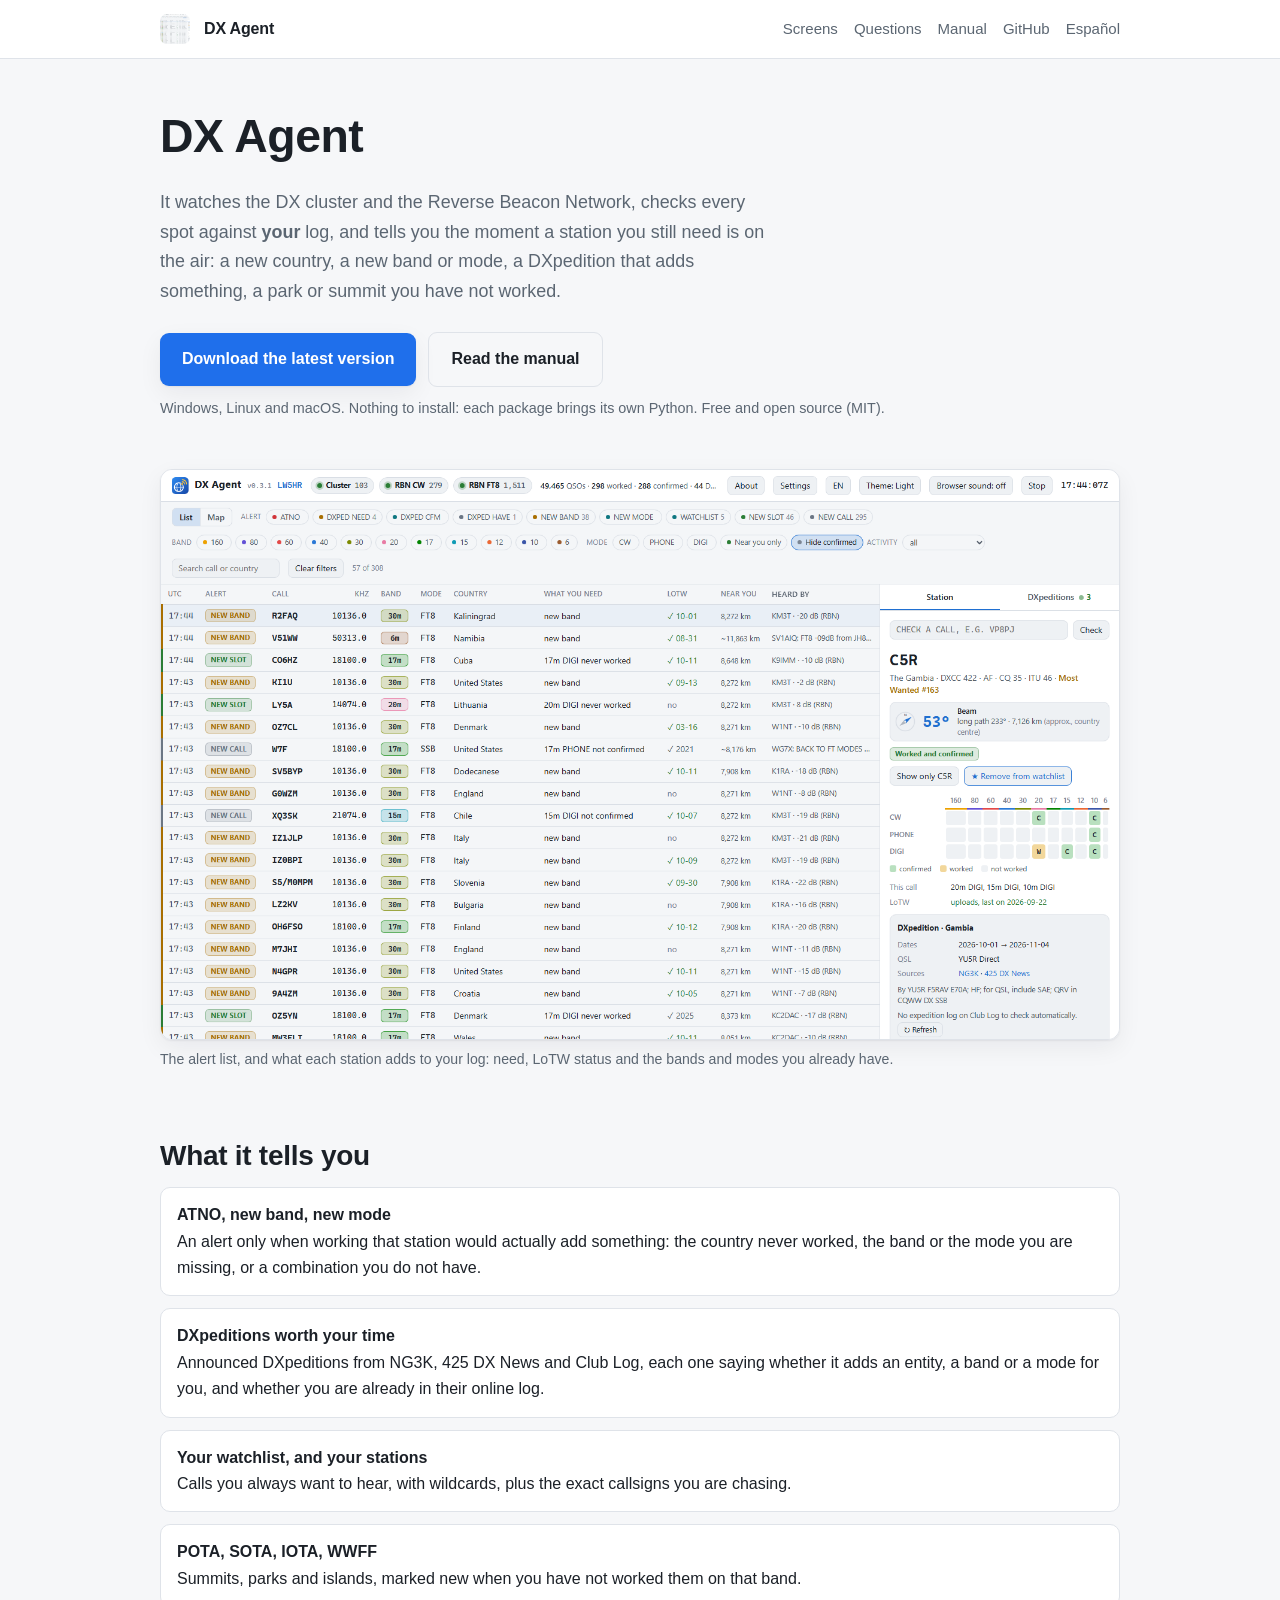
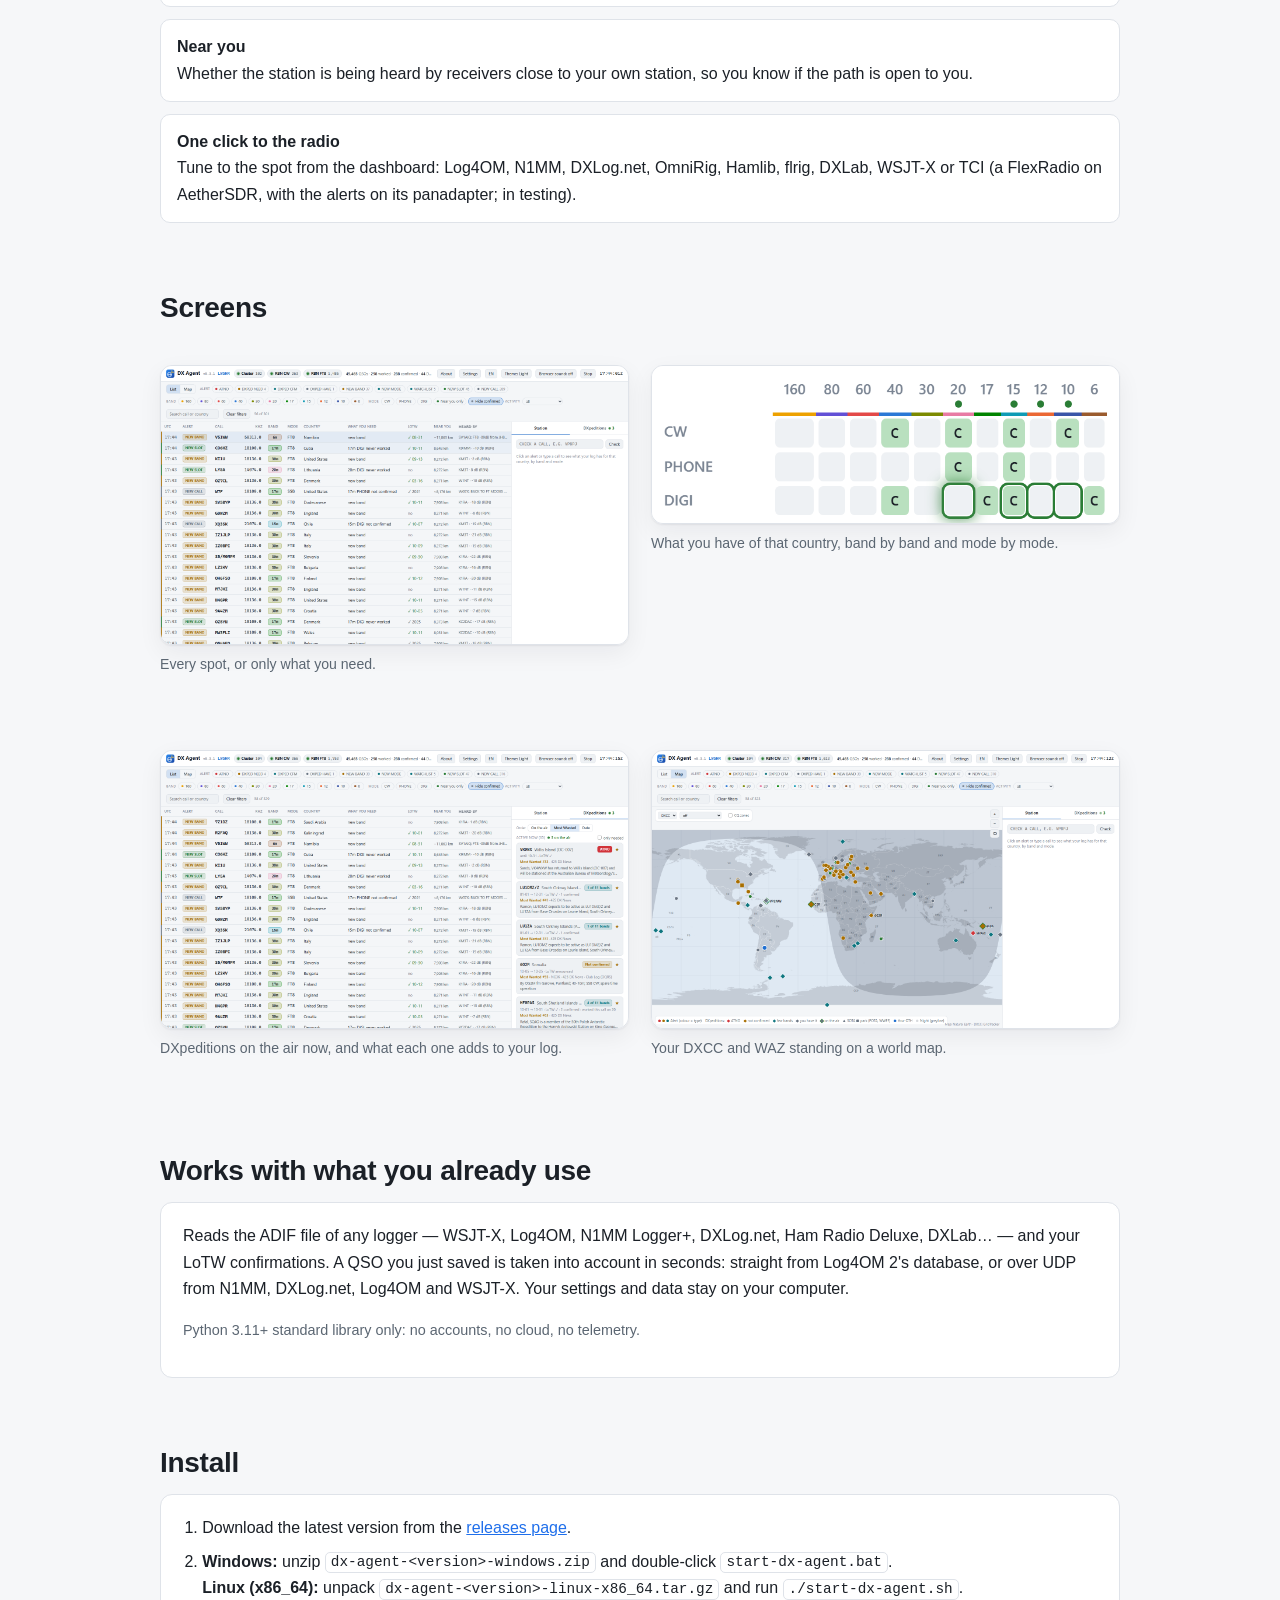
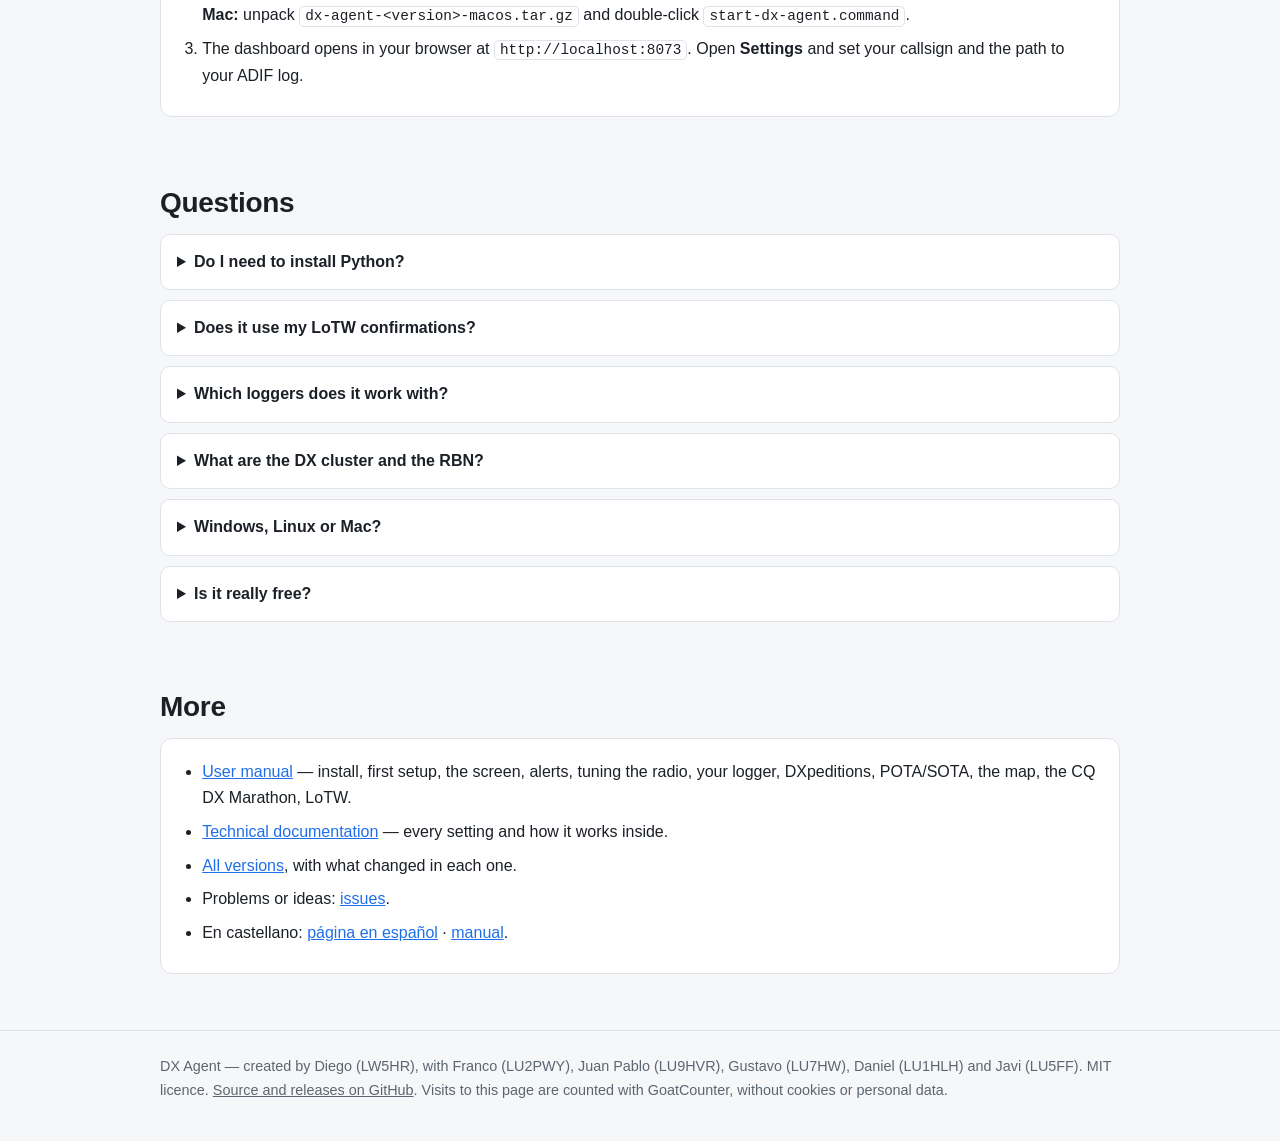
==== index.html @ 0524f542 "Page and manual: 0.4.9" ====
<!DOCTYPE html>
<html lang="en">
<head>
<meta charset="utf-8">
<meta name="viewport" content="width=device-width, initial-scale=1">
<title>DX Agent — DX cluster and RBN alerts for what you still need</title>
<meta name="description" content="Free, open-source DX cluster and RBN spot watcher for Windows, Linux and Mac. Alerts when a DXCC entity, band, mode or DXpedition you need is on the air.">
<link rel="canonical" href="https://ddimunzio.github.io/dx-agent-download/">
<link rel="alternate" hreflang="en" href="https://ddimunzio.github.io/dx-agent-download/">
<link rel="alternate" hreflang="es" href="https://ddimunzio.github.io/dx-agent-download/es/">
<link rel="alternate" hreflang="x-default" href="https://ddimunzio.github.io/dx-agent-download/">
<link rel="icon" href="images/list.en.png" type="image/png">
<link rel="stylesheet" href="style.css">
<meta property="og:type" content="website">
<meta property="og:title" content="DX Agent — DX cluster &amp; RBN alerts for what you still need">
<meta property="og:description" content="Free, open-source DX spot watcher for Windows, Linux and Mac: alerts for the DXCC entities, bands, modes and DXpeditions missing from your log.">
<meta property="og:url" content="https://ddimunzio.github.io/dx-agent-download/">
<meta property="og:image" content="https://ddimunzio.github.io/dx-agent-download/images/station.en.png">
<meta property="og:locale" content="en_US">
<meta property="og:locale:alternate" content="es_ES">
<meta name="twitter:card" content="summary_large_image">
<meta name="twitter:title" content="DX Agent — DX cluster &amp; RBN alerts for what you still need">
<meta name="twitter:description" content="Free, open-source DX spot watcher for Windows, Linux and Mac.">
<meta name="twitter:image" content="https://ddimunzio.github.io/dx-agent-download/images/station.en.png">
<script type="application/ld+json">
{
  "@context": "https://schema.org",
  "@type": "SoftwareApplication",
  "name": "DX Agent",
  "applicationCategory": "UtilitiesApplication",
  "applicationSubCategory": "Amateur radio",
  "operatingSystem": "Windows, Linux, macOS",
  "description": "Watches the DX cluster and the Reverse Beacon Network, compares every spot against your ADIF log, and alerts you when a station you still need is on the air.",
  "url": "https://ddimunzio.github.io/dx-agent-download/",
  "downloadUrl": "https://github.com/ddimunzio/dx-agent-download/releases/latest",
  "softwareVersion": "0.4.9",
  "inLanguage": ["en", "es"],
  "license": "https://opensource.org/licenses/MIT",
  "isAccessibleForFree": true,
  "screenshot": "https://ddimunzio.github.io/dx-agent-download/images/station.en.png",
  "offers": { "@type": "Offer", "price": "0", "priceCurrency": "USD" },
  "sameAs": ["https://github.com/ddimunzio/dx-agent-download"]
}
</script>
<script type="application/ld+json">
{
  "@context": "https://schema.org",
  "@type": "FAQPage",
  "mainEntity": [
    { "@type": "Question", "name": "Do I need to install Python to run DX Agent?",
      "acceptedAnswer": { "@type": "Answer", "text": "No. The Windows zip, the Linux tarball and the Mac package each bring their own Python, so you unpack the file and start it. Nothing else to install." } },
    { "@type": "Question", "name": "Does DX Agent work with my LoTW confirmations?",
      "acceptedAnswer": { "@type": "Answer", "text": "Yes. It downloads your LoTW confirmations and merges them with your ADIF log, so an entity counts as confirmed even if your logger has not synced it yet. You can also use your LoTW uploads as the log, without an ADIF file." } },
    { "@type": "Question", "name": "Which loggers does it work with?",
      "acceptedAnswer": { "@type": "Answer", "text": "Any program that writes an ADIF file (WSJT-X, Log4OM, N1MM Logger+, DXLog.net, Ham Radio Deluxe, DXLab, and others). With Log4OM 2 a QSO is read straight from its database in about 10 seconds, and QSOs sent over UDP by N1MM, DXLog.net, Log4OM or WSJT-X count at once." } },
    { "@type": "Question", "name": "What is the DX cluster and what is the Reverse Beacon Network?",
      "acceptedAnswer": { "@type": "Answer", "text": "The DX cluster is where radio amateurs announce the stations they hear; the Reverse Beacon Network is a worldwide set of automatic receivers (skimmers) that decode CW and digital modes and report every station they hear. DX Agent listens to both and keeps the spots that matter to your log." } },
    { "@type": "Question", "name": "Does it run on Linux and macOS?",
      "acceptedAnswer": { "@type": "Answer", "text": "Yes. Windows, Linux (x86_64) and macOS each have their own package with Python inside. The Windows-only parts are Log4OM's live log and the Log4OM, N1MM, OmniRig and DXLab tuning targets; Hamlib, flrig and TCI work everywhere." } },
    { "@type": "Question", "name": "Is it free?",
      "acceptedAnswer": { "@type": "Answer", "text": "Yes, it is free and open source under the MIT licence, with no account, no telemetry and no cloud service: it runs on your own computer." } }
  ]
}
</script>
</head>
<body>

<header>
  <div class="wrap">
    <img src="images/station.en.png" alt="DX Agent" width="30" height="30" style="object-fit:cover;border-radius:7px">
    <span class="name">DX Agent</span>
    <nav>
      <a href="#screens">Screens</a>
      <a href="#faq">Questions</a>
      <a href="https://github.com/ddimunzio/dx-agent-download/blob/main/MANUAL.en.md">Manual</a>
      <a href="https://github.com/ddimunzio/dx-agent-download">GitHub</a>
      <a href="es/" hreflang="es" lang="es">Español</a>
    </nav>
  </div>
</header>

<main class="wrap">

  <section class="hero">
    <h1>DX Agent</h1>
    <p class="lead">It watches the DX cluster and the Reverse Beacon Network, checks every spot
      against <strong>your</strong> log, and tells you the moment a station you still need is on the
      air: a new country, a new band or mode, a DXpedition that adds something, a park or summit you
      have not worked.</p>
    <div class="cta">
      <a class="btn" href="https://github.com/ddimunzio/dx-agent-download/releases/latest" data-goatcounter-click="download">Download the latest version</a>
      <a class="btn secondary" href="https://github.com/ddimunzio/dx-agent-download/blob/main/MANUAL.en.md">Read the manual</a>
    </div>
    <p class="small">Windows, Linux and macOS. Nothing to install: each package brings its own Python.
      Free and open source (MIT).</p>
  </section>

  <figure>
    <img src="images/station.en.png" alt="DX Agent dashboard: the alert list, with a needed DXpedition on 20 m and the band and mode grid for that station" width="1000" loading="eager">
    <figcaption>The alert list, and what each station adds to your log: need, LoTW status and the
      bands and modes you already have.</figcaption>
  </figure>

  <h2>What it tells you</h2>
  <ul class="features">
    <li><b>ATNO, new band, new mode</b> An alert only when working that station would actually add
      something: the country never worked, the band or the mode you are missing, or a combination
      you do not have.</li>
    <li><b>DXpeditions worth your time</b> Announced DXpeditions from NG3K, 425 DX News and Club Log,
      each one saying whether it adds an entity, a band or a mode for you, and whether you are
      already in their online log.</li>
    <li><b>Your watchlist, and your stations</b> Calls you always want to hear, with wildcards, plus
      the exact callsigns you are chasing.</li>
    <li><b>POTA, SOTA, IOTA, WWFF</b> Summits, parks and islands, marked new when you have not worked
      them on that band.</li>
    <li><b>Near you</b> Whether the station is being heard by receivers close to your own station,
      so you know if the path is open to you.</li>
    <li><b>One click to the radio</b> Tune to the spot from the dashboard: Log4OM, N1MM, DXLog.net,
      OmniRig, Hamlib, flrig, DXLab, WSJT-X or TCI (a FlexRadio on AetherSDR, with the alerts on its
      panadapter; in testing).</li>
  </ul>

  <h2 id="screens">Screens</h2>
  <div class="grid2">
    <figure>
      <img src="images/list.en.png" alt="DX Agent: the spot list, filtered to the stations still needed, with band and mode chips" loading="lazy">
      <figcaption>Every spot, or only what you need.</figcaption>
    </figure>
    <figure>
      <img src="images/grid-onair.en.png" alt="DX Agent: the band and mode grid, with a green ring on the band where the station is on the air now" loading="lazy">
      <figcaption>What you have of that country, band by band and mode by mode.</figcaption>
    </figure>
    <figure>
      <img src="images/dxpeditions.en.png" alt="DX Agent: the DXpeditions tab, with the ones on the air now and what each adds to the log" loading="lazy">
      <figcaption>DXpeditions on the air now, and what each one adds to your log.</figcaption>
    </figure>
    <figure>
      <img src="images/map.en.png" alt="DX Agent: the world map with the countries worked and confirmed, and the station's position" loading="lazy">
      <figcaption>Your DXCC and WAZ standing on a world map.</figcaption>
    </figure>
  </div>

  <h2>Works with what you already use</h2>
  <div class="card">
    <p>Reads the ADIF file of any logger — WSJT-X, Log4OM, N1MM Logger+, DXLog.net, Ham Radio
      Deluxe, DXLab… — and your LoTW confirmations. A QSO you just saved is taken into account in
      seconds: straight from Log4OM 2's database, or over UDP from N1MM, DXLog.net, Log4OM and
      WSJT-X. Your settings and data stay on your computer.</p>
    <p class="small">Python 3.11+ standard library only: no accounts, no cloud, no telemetry.</p>
  </div>

  <h2>Install</h2>
  <div class="card">
    <ol>
      <li>Download the latest version from the
        <a href="https://github.com/ddimunzio/dx-agent-download/releases/latest" data-goatcounter-click="download-install">releases page</a>.</li>
      <li><b>Windows:</b> unzip <code>dx-agent-&lt;version&gt;-windows.zip</code> and double-click
        <code>start-dx-agent.bat</code>.<br>
        <b>Linux (x86_64):</b> unpack <code>dx-agent-&lt;version&gt;-linux-x86_64.tar.gz</code> and run
        <code>./start-dx-agent.sh</code>.<br>
        <b>Mac:</b> unpack <code>dx-agent-&lt;version&gt;-macos.tar.gz</code> and double-click
        <code>start-dx-agent.command</code>.</li>
      <li>The dashboard opens in your browser at <code>http://localhost:8073</code>. Open
        <b>Settings</b> and set your callsign and the path to your ADIF log.</li>
    </ol>
  </div>

  <h2 id="faq">Questions</h2>
  <details>
    <summary>Do I need to install Python?</summary>
    <p>No. Each package brings its own Python: you unpack it and start it. Nothing else to install.</p>
  </details>
  <details>
    <summary>Does it use my LoTW confirmations?</summary>
    <p>Yes. With your LoTW password it downloads your confirmations and merges them with your log, so
      an entity counts as confirmed even if your logger has not synced it yet. It can also use your
      LoTW uploads as the log, with no ADIF file at all.</p>
  </details>
  <details>
    <summary>Which loggers does it work with?</summary>
    <p>Any program that writes an ADIF file. With Log4OM 2 a QSO is read straight from its database
      within about 10 seconds; QSOs that N1MM Logger+, DXLog.net, Log4OM or WSJT-X send over UDP
      count at once.</p>
  </details>
  <details>
    <summary>What are the DX cluster and the RBN?</summary>
    <p>The DX cluster is where radio amateurs announce the stations they hear. The Reverse Beacon
      Network is a worldwide set of automatic receivers that decode CW and digital modes and report
      every station they hear. DX Agent listens to both and keeps what matters to your log.</p>
  </details>
  <details>
    <summary>Windows, Linux or Mac?</summary>
    <p>All three, each with its own package. The Windows-only parts are Log4OM's live log and the
      Log4OM, N1MM, OmniRig and DXLab tuning targets; Hamlib, flrig and TCI work everywhere.</p>
  </details>
  <details>
    <summary>Is it really free?</summary>
    <p>Yes: MIT licence, no account, no telemetry, no cloud service. It runs on your computer.</p>
  </details>

  <h2>More</h2>
  <div class="card">
    <ul>
      <li><a href="https://github.com/ddimunzio/dx-agent-download/blob/main/MANUAL.en.md">User manual</a>
        — install, first setup, the screen, alerts, tuning the radio, your logger, DXpeditions,
        POTA/SOTA, the map, the CQ DX Marathon, LoTW.</li>
      <li><a href="https://github.com/ddimunzio/dx-agent-download/blob/main/docs/DOCUMENTATION.md">Technical documentation</a>
        — every setting and how it works inside.</li>
      <li><a href="https://github.com/ddimunzio/dx-agent-download/releases" data-goatcounter-click="all-versions">All versions</a>, with what
        changed in each one.</li>
      <li>Problems or ideas: <a href="https://github.com/ddimunzio/dx-agent-download/issues">issues</a>.</li>
      <li lang="es">En castellano: <a href="es/" hreflang="es">página en español</a> ·
        <a href="https://github.com/ddimunzio/dx-agent-download/blob/main/MANUAL.es.md" hreflang="es">manual</a>.</li>
    </ul>
  </div>

</main>

<footer>
  <div class="wrap">
    DX Agent — created by Diego (LW5HR), with Franco (LU2PWY), Juan Pablo (LU9HVR),
    Gustavo (LU7HW), Daniel (LU1HLH) and Javi (LU5FF). MIT licence.
    <a href="https://github.com/ddimunzio/dx-agent-download">Source and releases on GitHub</a>.
    Visits to this page are counted with GoatCounter, without cookies or personal data.
  </div>
</footer>

<!-- Visits and download clicks, counted by GoatCounter (no cookies, no personal data):
     https://lw5hr.goatcounter.com -->
<script data-goatcounter="https://lw5hr.goatcounter.com/count"
        async src="https://gc.zgo.at/count.js"></script>
</body>
</html>
---- style.css ----
/* DX Agent: the download page. No dependencies, no fonts to fetch: it must open fast on a
   phone over a bad link, from a forum or a club's WhatsApp group. */
:root {
  --bg: #f6f7f9; --panel: #fff; --text: #1b2027; --muted: #5b6672; --line: #dfe3e9;
  --accent: #1f6feb; --accent-text: #fff; --good: #1a7f37; --shadow: 0 1px 2px rgba(16,24,40,.06), 0 8px 24px rgba(16,24,40,.06);
  --mono: ui-monospace, SFMono-Regular, "SF Mono", Menlo, Consolas, monospace;
}
@media (prefers-color-scheme: dark) {
  :root {
    --bg: #0e1116; --panel: #161b22; --text: #e6edf3; --muted: #9aa7b4; --line: #262d36;
    --accent: #388bfd; --accent-text: #04101f; --good: #3fb950; --shadow: 0 1px 2px rgba(0,0,0,.4), 0 8px 24px rgba(0,0,0,.35);
  }
}
* { box-sizing: border-box; }
html { scroll-behavior: smooth; }
body {
  margin: 0; background: var(--bg); color: var(--text);
  font: 16px/1.65 -apple-system, BlinkMacSystemFont, "Segoe UI", Roboto, Helvetica, Arial, sans-serif;
}
.wrap { max-width: 1000px; margin: 0 auto; padding: 0 20px; }
a { color: var(--accent); }
h1, h2, h3 { line-height: 1.25; margin: 0 0 .5em; letter-spacing: -.01em; }
h1 { font-size: clamp(2rem, 5vw, 2.9rem); }
h2 { font-size: clamp(1.35rem, 3vw, 1.75rem); margin-top: 2.4em; }
h3 { font-size: 1.05rem; }
p { margin: 0 0 1em; }
code { font-family: var(--mono); font-size: .9em; background: var(--panel); border: 1px solid var(--line); border-radius: 5px; padding: .1em .35em; }

header { border-bottom: 1px solid var(--line); background: var(--panel); position: sticky; top: 0; z-index: 5; }
header .wrap { display: flex; align-items: center; gap: 14px; min-height: 58px; flex-wrap: wrap; padding-top: 8px; padding-bottom: 8px; }
header img { width: 30px; height: 30px; }
header .name { font-weight: 700; letter-spacing: -.01em; }
header nav { margin-left: auto; display: flex; gap: 16px; align-items: center; font-size: .94rem; flex-wrap: wrap; }
header nav a { color: var(--muted); text-decoration: none; }
header nav a:hover { color: var(--text); }

.hero { padding: 48px 0 8px; }
.lead { font-size: 1.12rem; color: var(--muted); max-width: 62ch; }
.cta { display: flex; gap: 12px; align-items: center; flex-wrap: wrap; margin: 26px 0 10px; }
.btn {
  display: inline-block; background: var(--accent); color: var(--accent-text); text-decoration: none;
  font-weight: 650; padding: 13px 22px; border-radius: 9px; box-shadow: var(--shadow);
}
.btn:hover { filter: brightness(1.08); }
.btn.secondary { background: transparent; color: var(--text); border: 1px solid var(--line); box-shadow: none; }
.small { font-size: .9rem; color: var(--muted); }

figure { margin: 26px 0; }
figure img { width: 100%; height: auto; display: block; border-radius: 12px; border: 1px solid var(--line); box-shadow: var(--shadow); }
figcaption { font-size: .88rem; color: var(--muted); margin-top: 8px; }
.grid2 { display: grid; gap: 22px; grid-template-columns: 1fr 1fr; }
@media (max-width: 760px) { .grid2 { grid-template-columns: 1fr; } }

ul.features { list-style: none; padding: 0; margin: 0; display: grid; gap: 12px; }
ul.features li { background: var(--panel); border: 1px solid var(--line); border-radius: 10px; padding: 14px 16px; }
ul.features b { display: block; }

.card { background: var(--panel); border: 1px solid var(--line); border-radius: 12px; padding: 20px 22px; }
.card ol, .card ul { margin: 0; padding-left: 1.2em; }
.card li { margin-bottom: .45em; }

details { background: var(--panel); border: 1px solid var(--line); border-radius: 10px; padding: 14px 16px; margin-bottom: 10px; }
details summary { cursor: pointer; font-weight: 620; }
details p { margin: 10px 0 0; color: var(--muted); }

footer { margin-top: 56px; border-top: 1px solid var(--line); padding: 24px 0 40px; color: var(--muted); font-size: .9rem; }
footer a { color: var(--muted); }
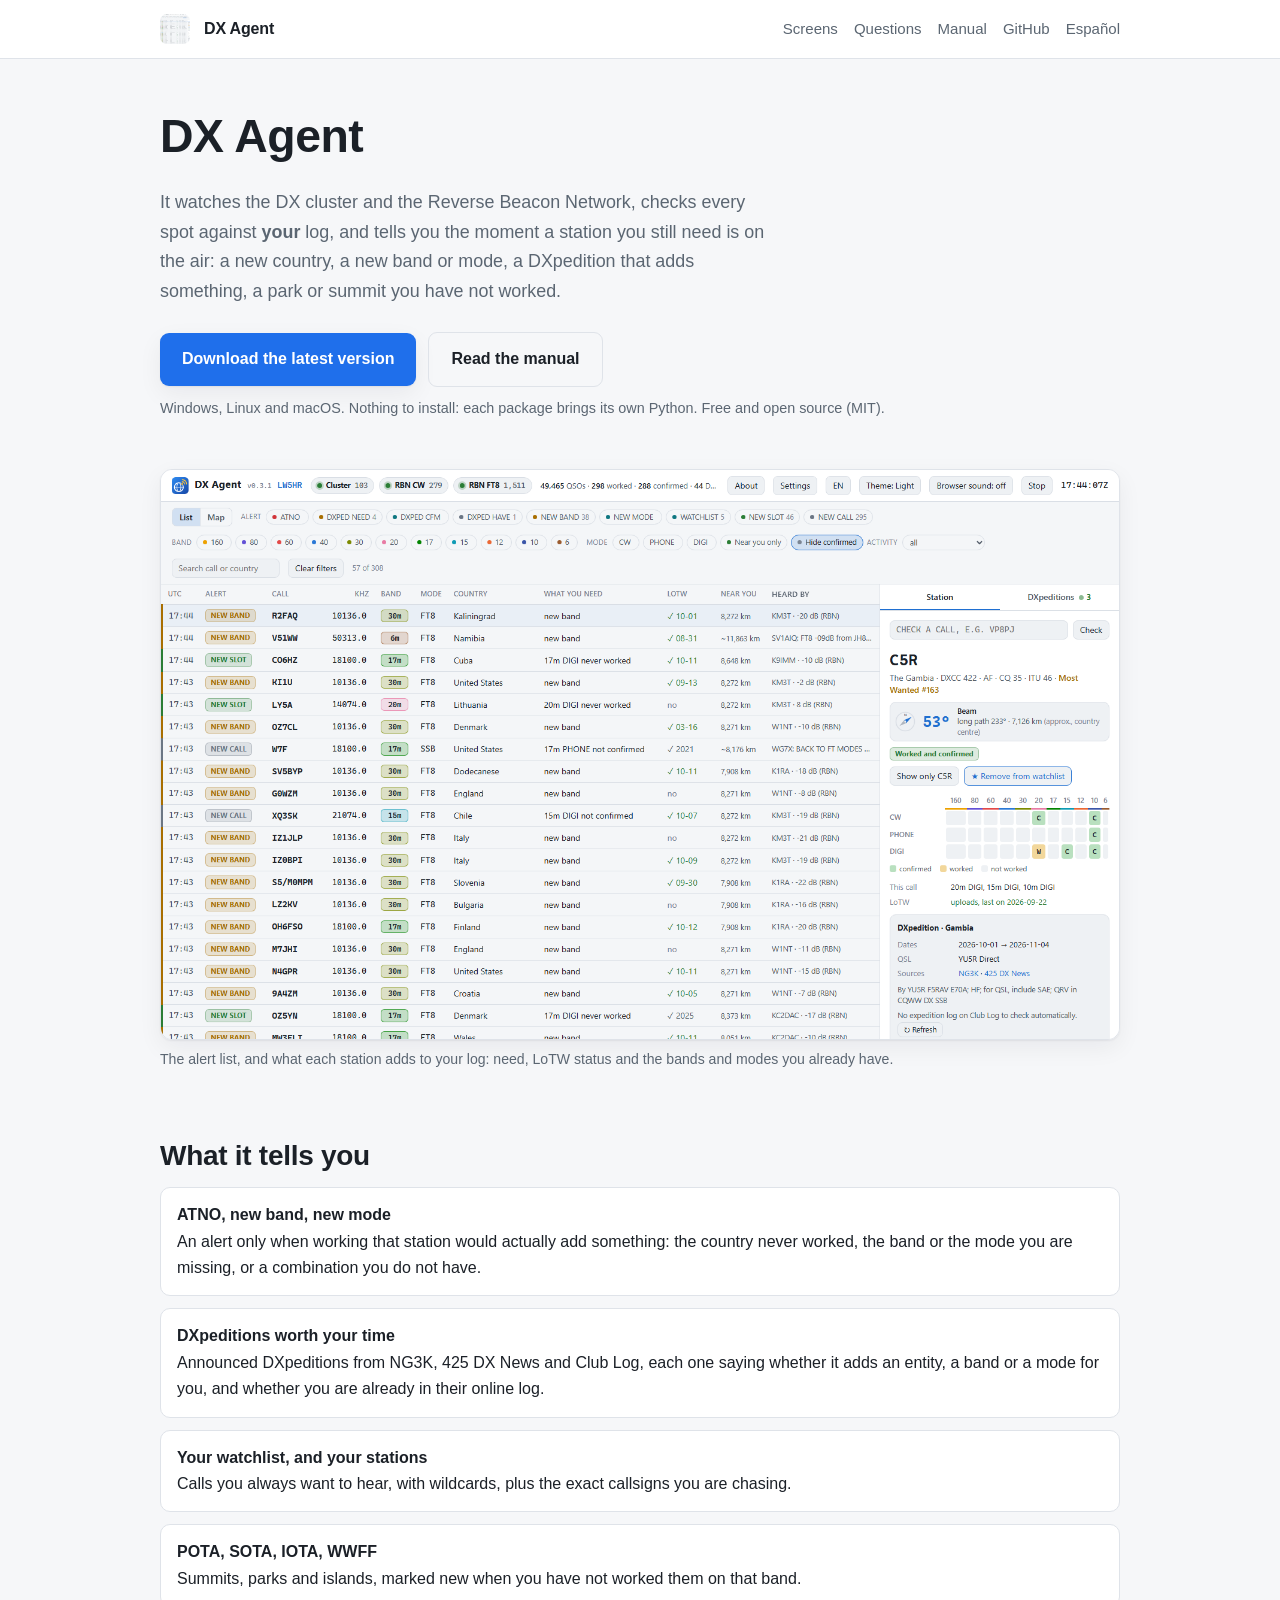
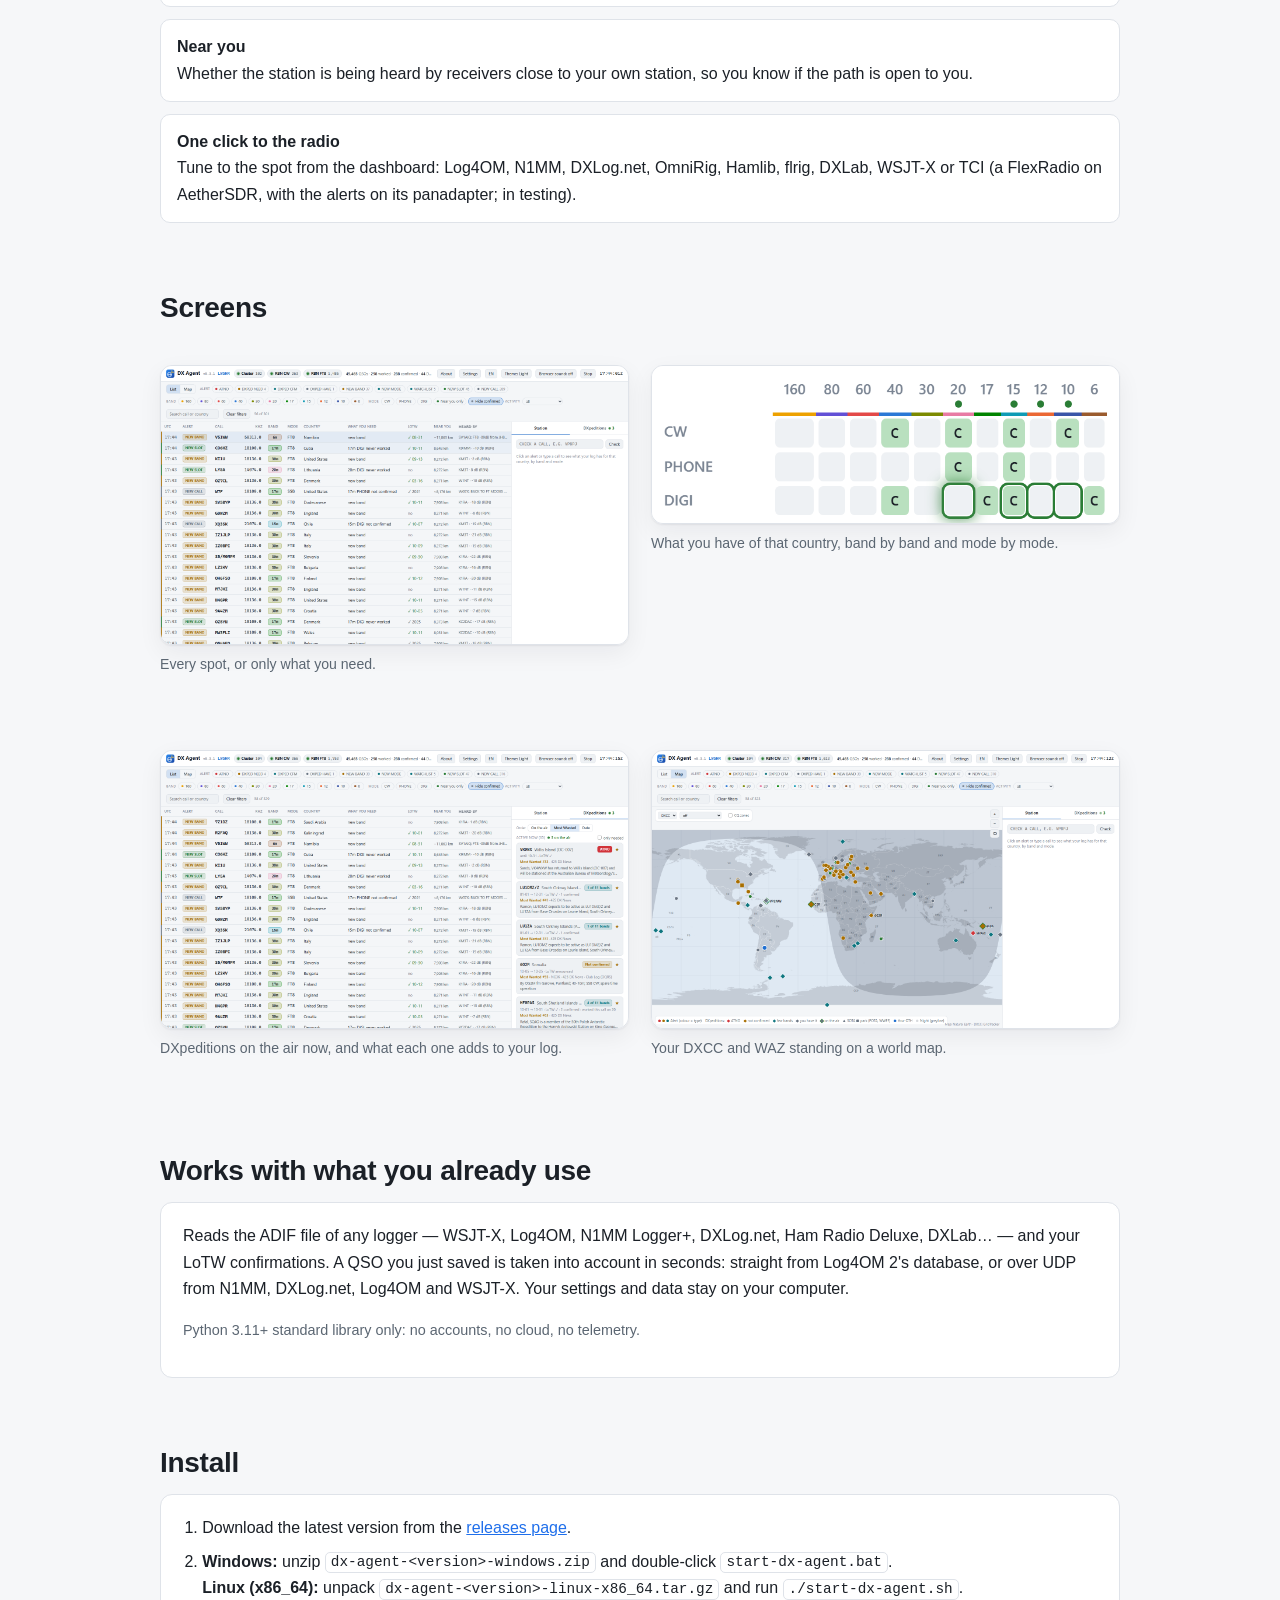
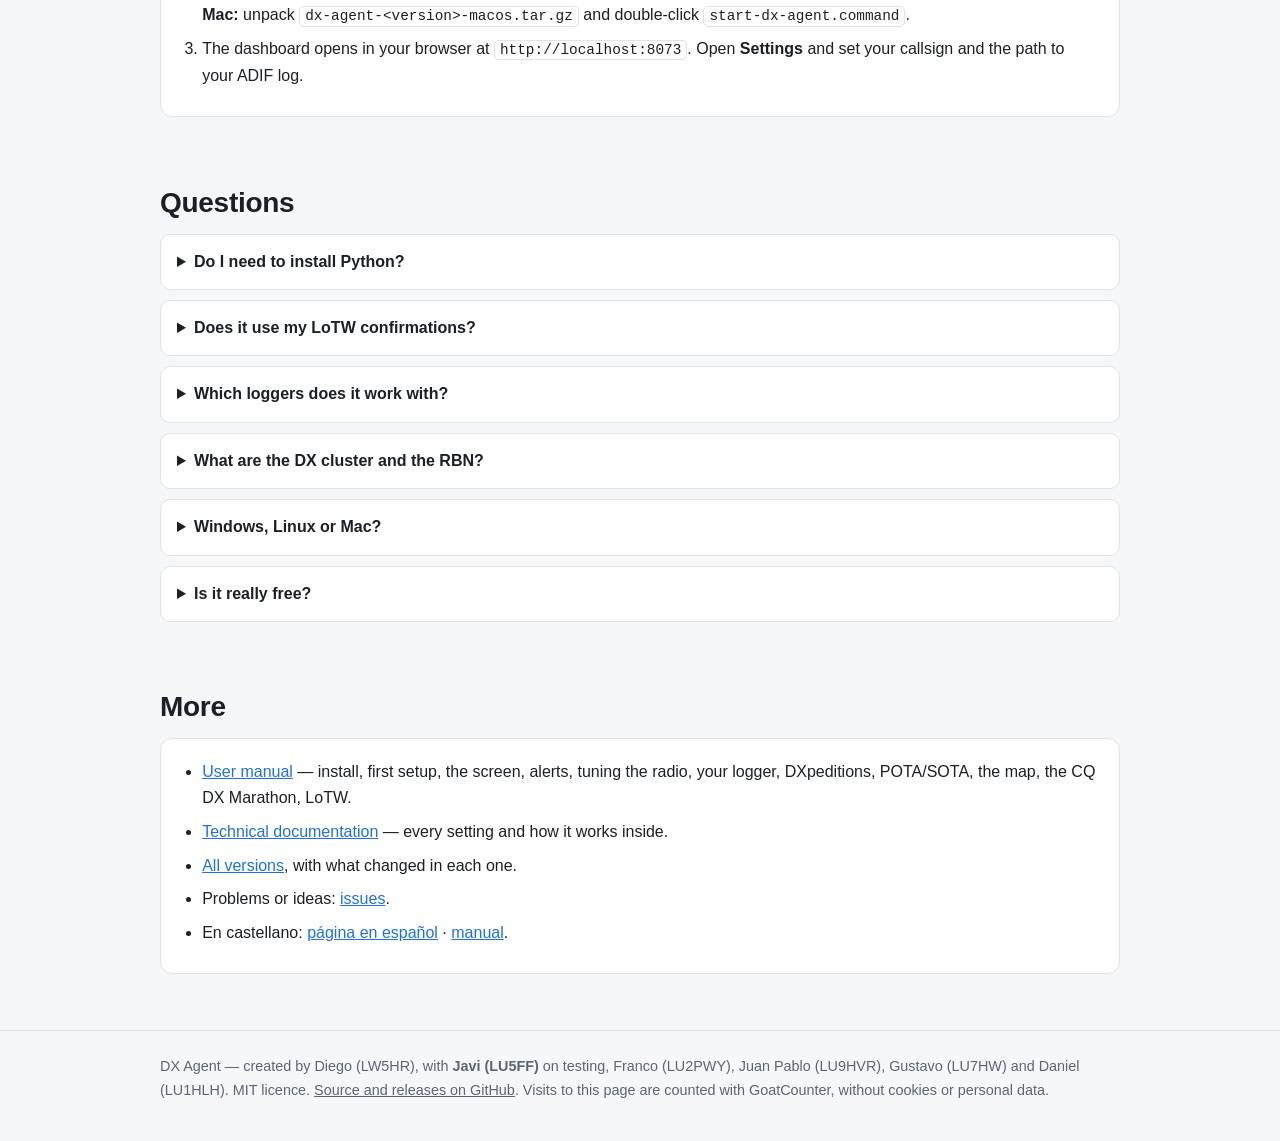
==== commit db2680c1: "Page and manual: 0.4.13" ====
--- a/index.html
+++ b/index.html
@@ -33,7 +33,7 @@
   "description": "Watches the DX cluster and the Reverse Beacon Network, compares every spot against your ADIF log, and alerts you when a station you still need is on the air.",
   "url": "https://ddimunzio.github.io/dx-agent-download/",
   "downloadUrl": "https://github.com/ddimunzio/dx-agent-download/releases/latest",
-  "softwareVersion": "0.4.9",
+  "softwareVersion": "0.4.13",
   "inLanguage": ["en", "es"],
   "license": "https://opensource.org/licenses/MIT",
   "isAccessibleForFree": true,
@@ -218,8 +218,8 @@
 
 <footer>
   <div class="wrap">
-    DX Agent — created by Diego (LW5HR), with Franco (LU2PWY), Juan Pablo (LU9HVR),
-    Gustavo (LU7HW), Daniel (LU1HLH) and Javi (LU5FF). MIT licence.
+    DX Agent — created by Diego (LW5HR), with <strong>Javi (LU5FF)</strong> on testing, Franco (LU2PWY),
+    Juan Pablo (LU9HVR), Gustavo (LU7HW) and Daniel (LU1HLH). MIT licence.
     <a href="https://github.com/ddimunzio/dx-agent-download">Source and releases on GitHub</a>.
     Visits to this page are counted with GoatCounter, without cookies or personal data.
   </div>
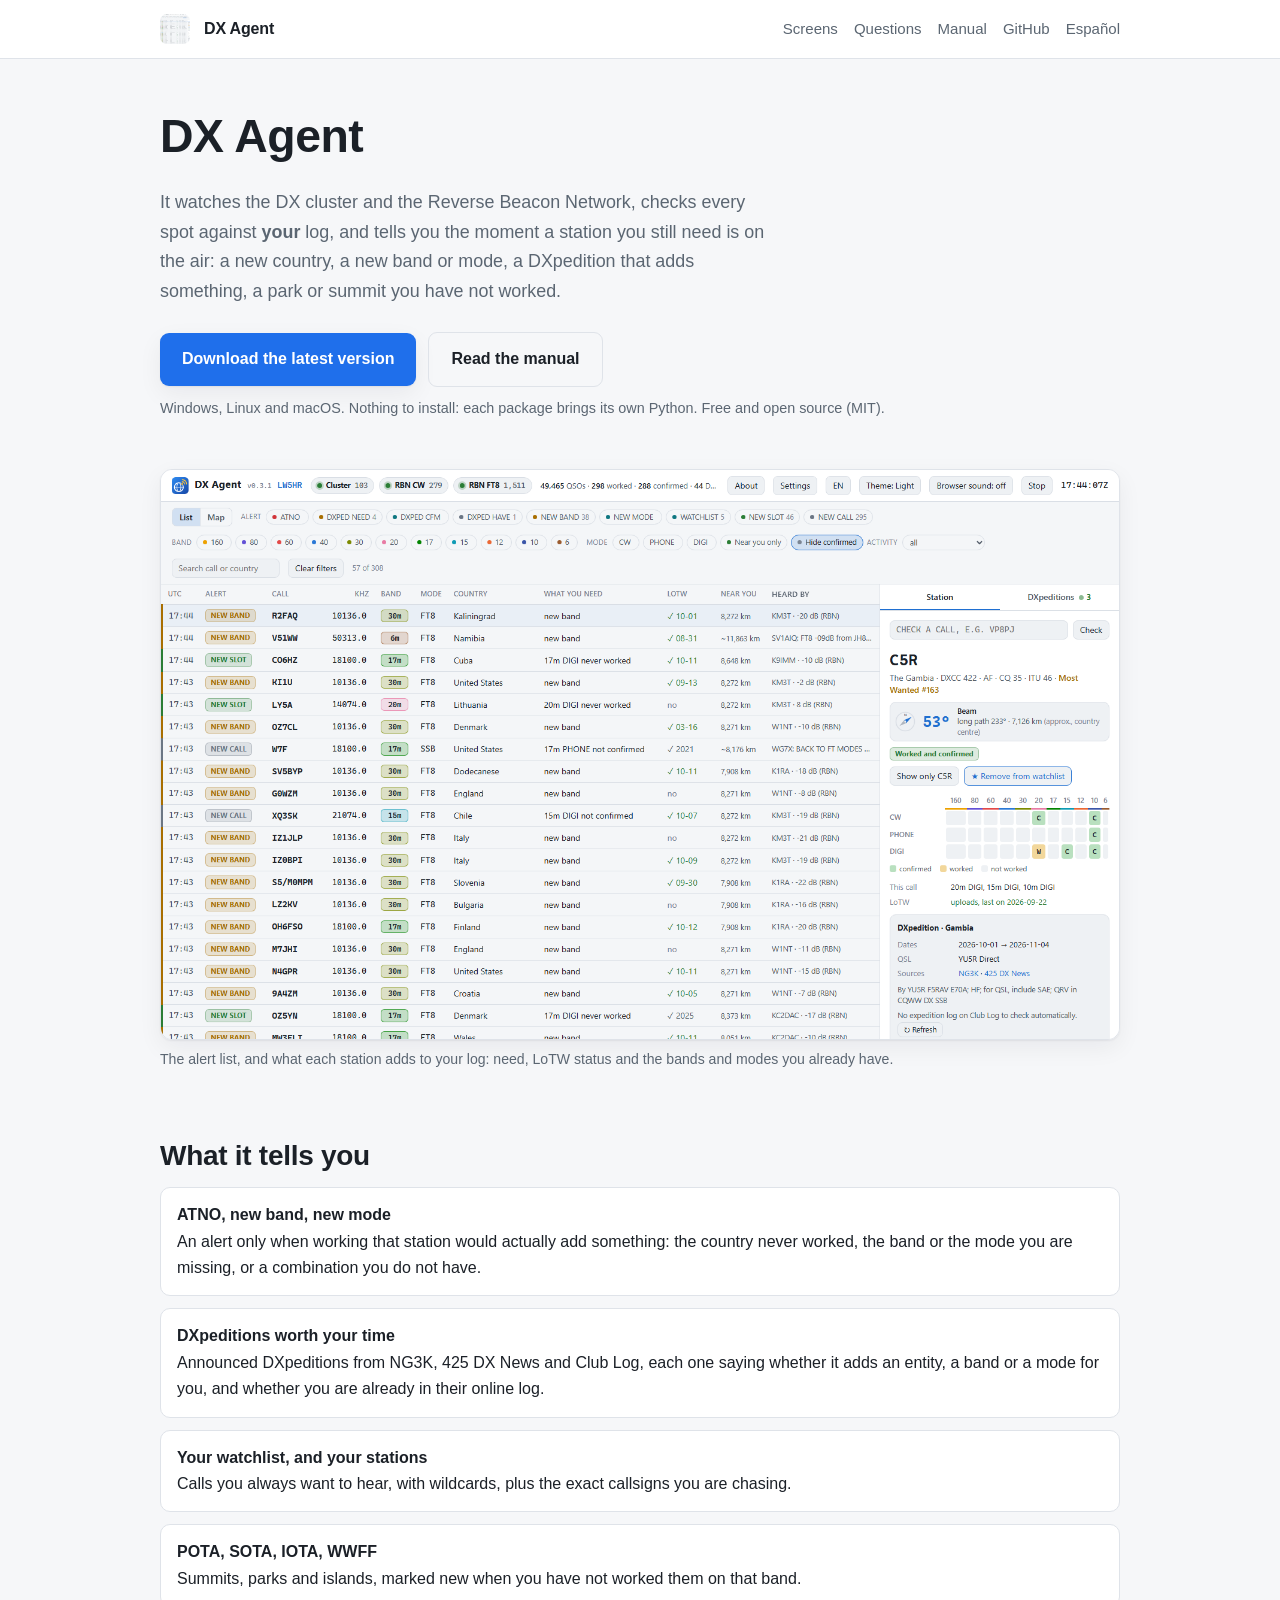
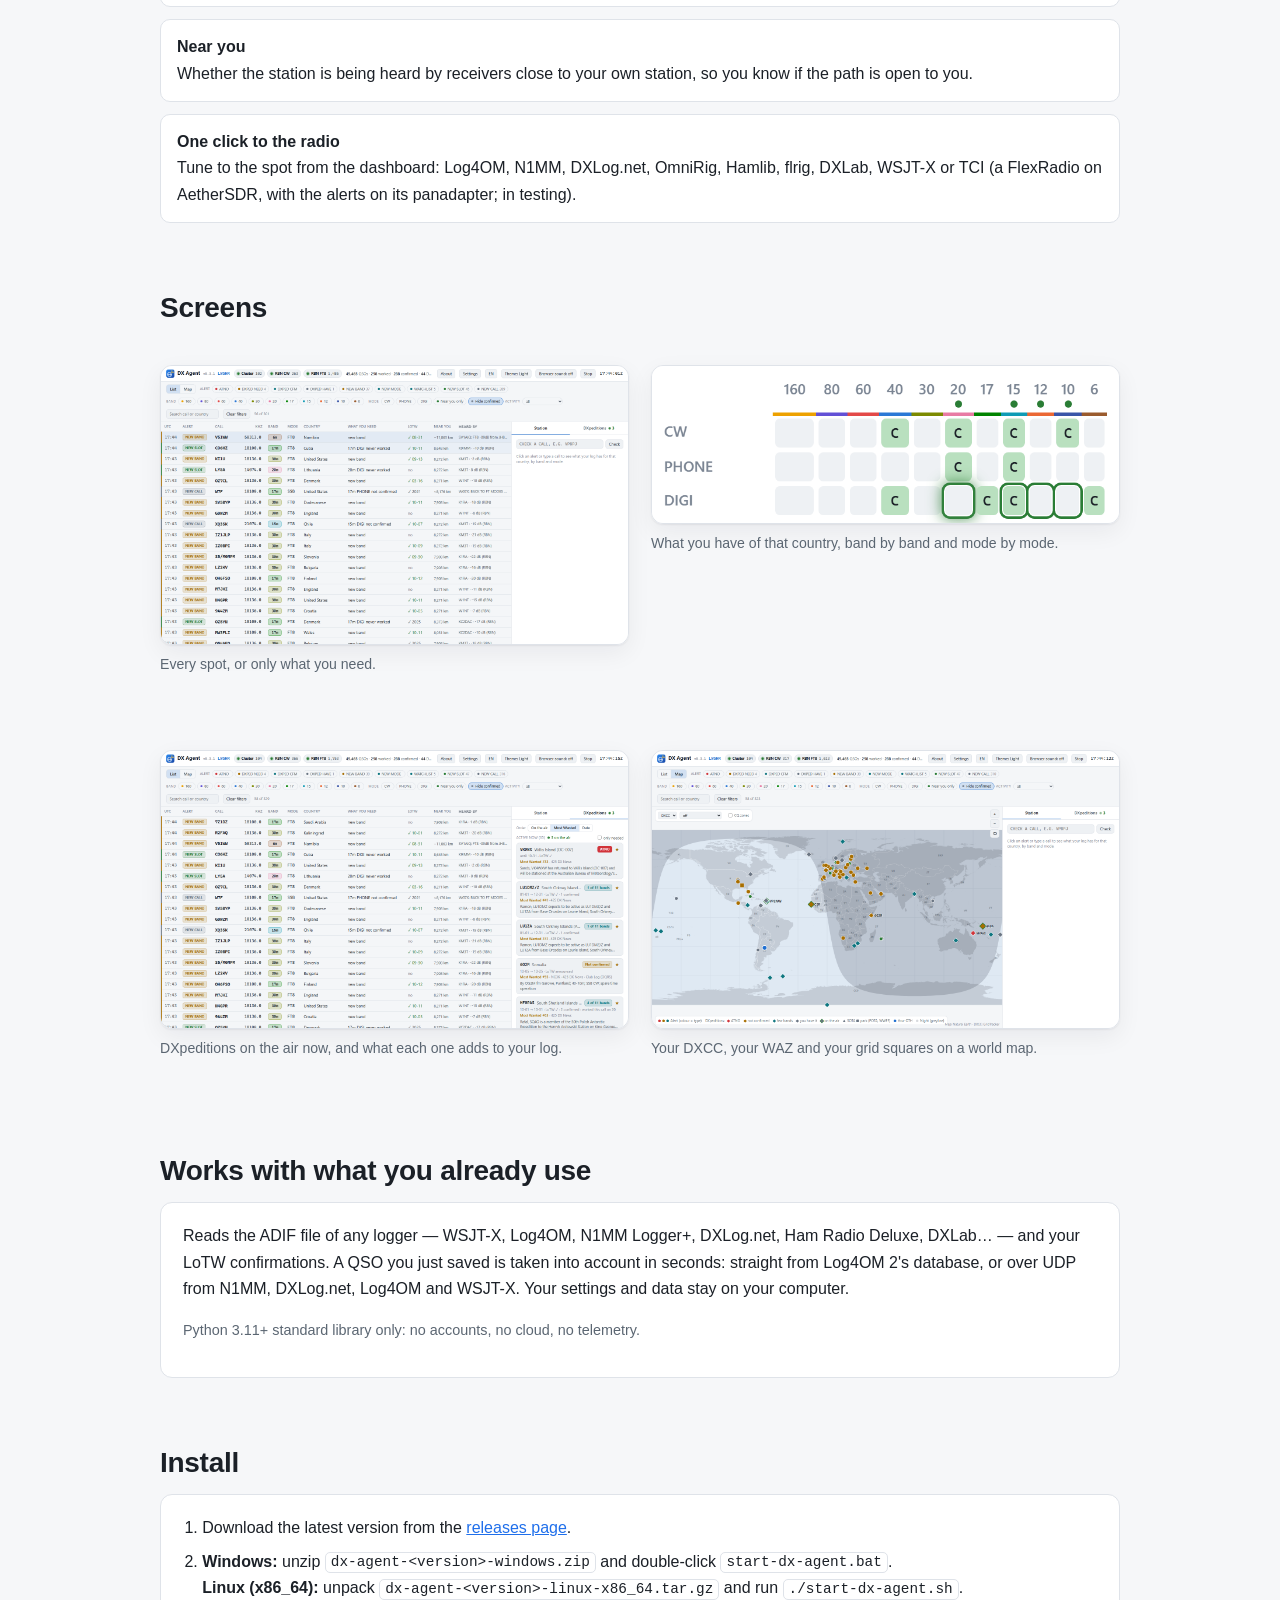
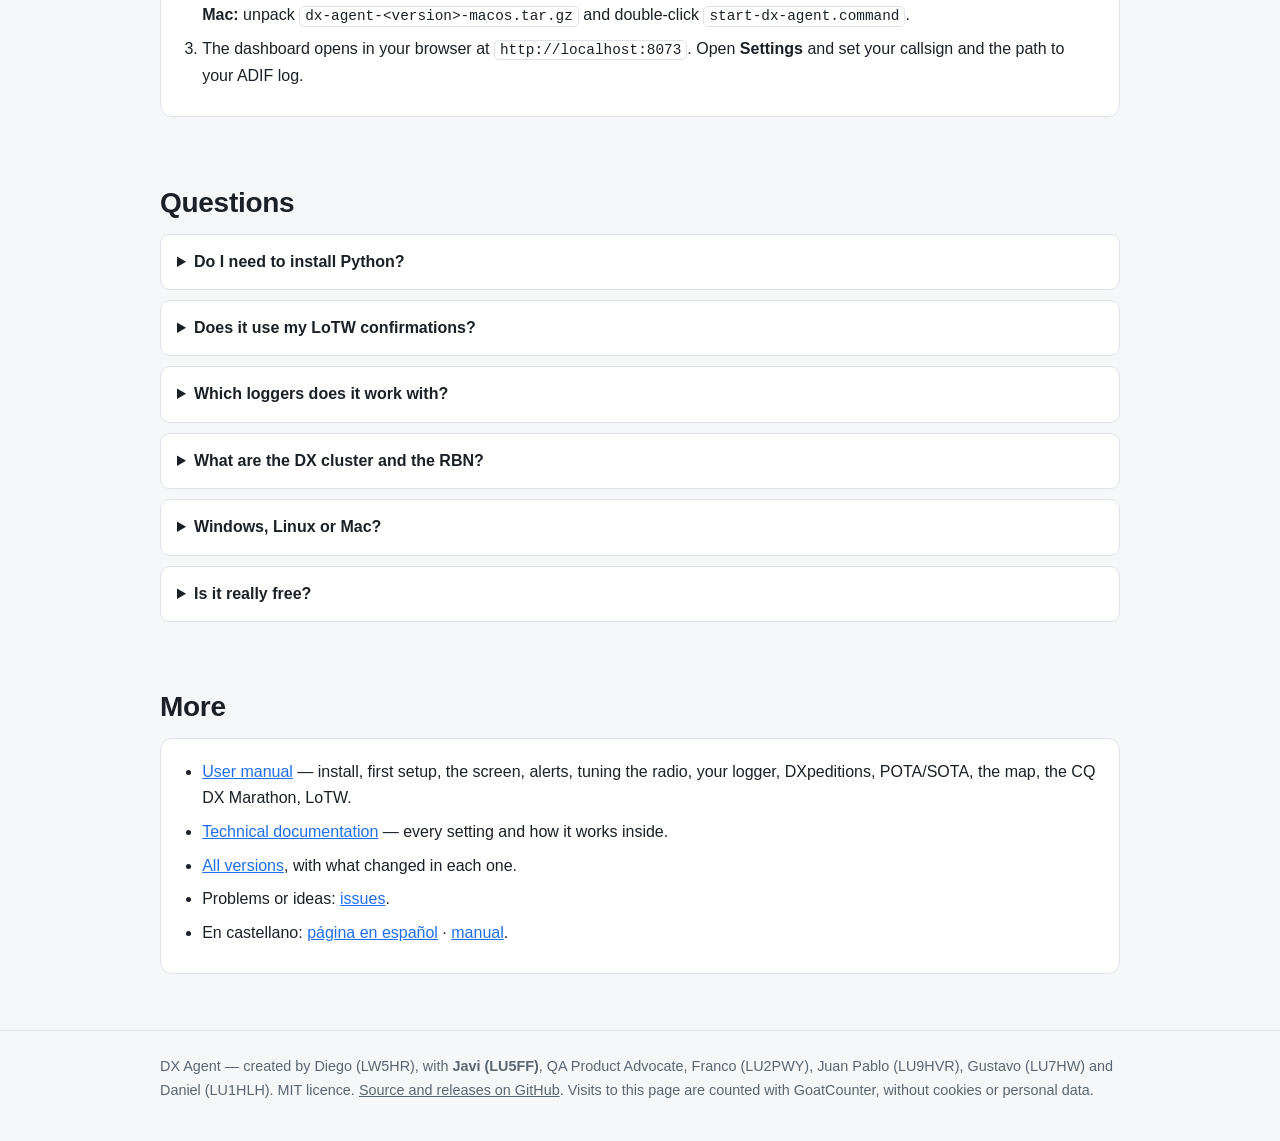
==== commit 5cba86d2: "Page and manual: 0.4.14" ====
--- a/index.html
+++ b/index.html
@@ -33,7 +33,7 @@
   "description": "Watches the DX cluster and the Reverse Beacon Network, compares every spot against your ADIF log, and alerts you when a station you still need is on the air.",
   "url": "https://ddimunzio.github.io/dx-agent-download/",
   "downloadUrl": "https://github.com/ddimunzio/dx-agent-download/releases/latest",
-  "softwareVersion": "0.4.13",
+  "softwareVersion": "0.4.14",
   "inLanguage": ["en", "es"],
   "license": "https://opensource.org/licenses/MIT",
   "isAccessibleForFree": true,
@@ -136,7 +136,7 @@
     </figure>
     <figure>
       <img src="images/map.en.png" alt="DX Agent: the world map with the countries worked and confirmed, and the station's position" loading="lazy">
-      <figcaption>Your DXCC and WAZ standing on a world map.</figcaption>
+      <figcaption>Your DXCC, your WAZ and your grid squares on a world map.</figcaption>
     </figure>
   </div>
 
@@ -218,7 +218,7 @@
 
 <footer>
   <div class="wrap">
-    DX Agent — created by Diego (LW5HR), with <strong>Javi (LU5FF)</strong> on testing, Franco (LU2PWY),
+    DX Agent — created by Diego (LW5HR), with <strong>Javi (LU5FF)</strong>, QA Product Advocate, Franco (LU2PWY),
     Juan Pablo (LU9HVR), Gustavo (LU7HW) and Daniel (LU1HLH). MIT licence.
     <a href="https://github.com/ddimunzio/dx-agent-download">Source and releases on GitHub</a>.
     Visits to this page are counted with GoatCounter, without cookies or personal data.
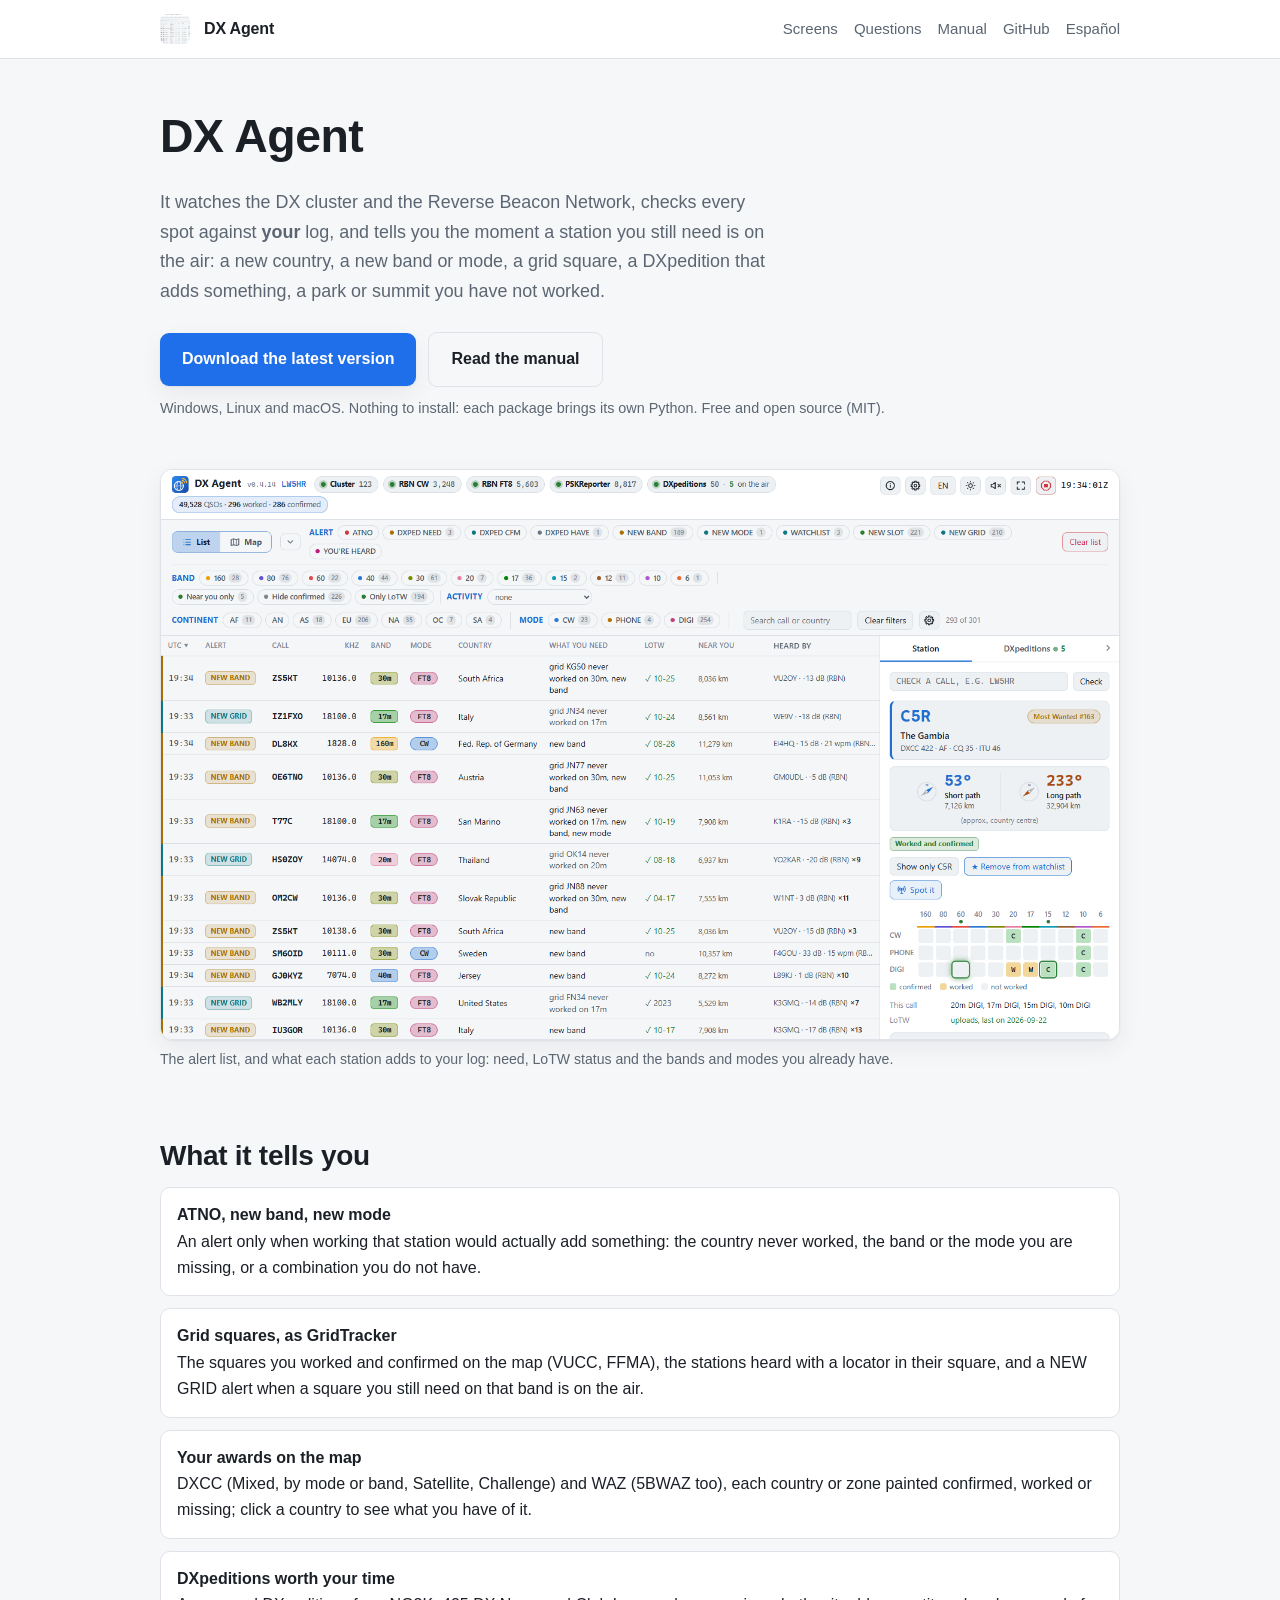
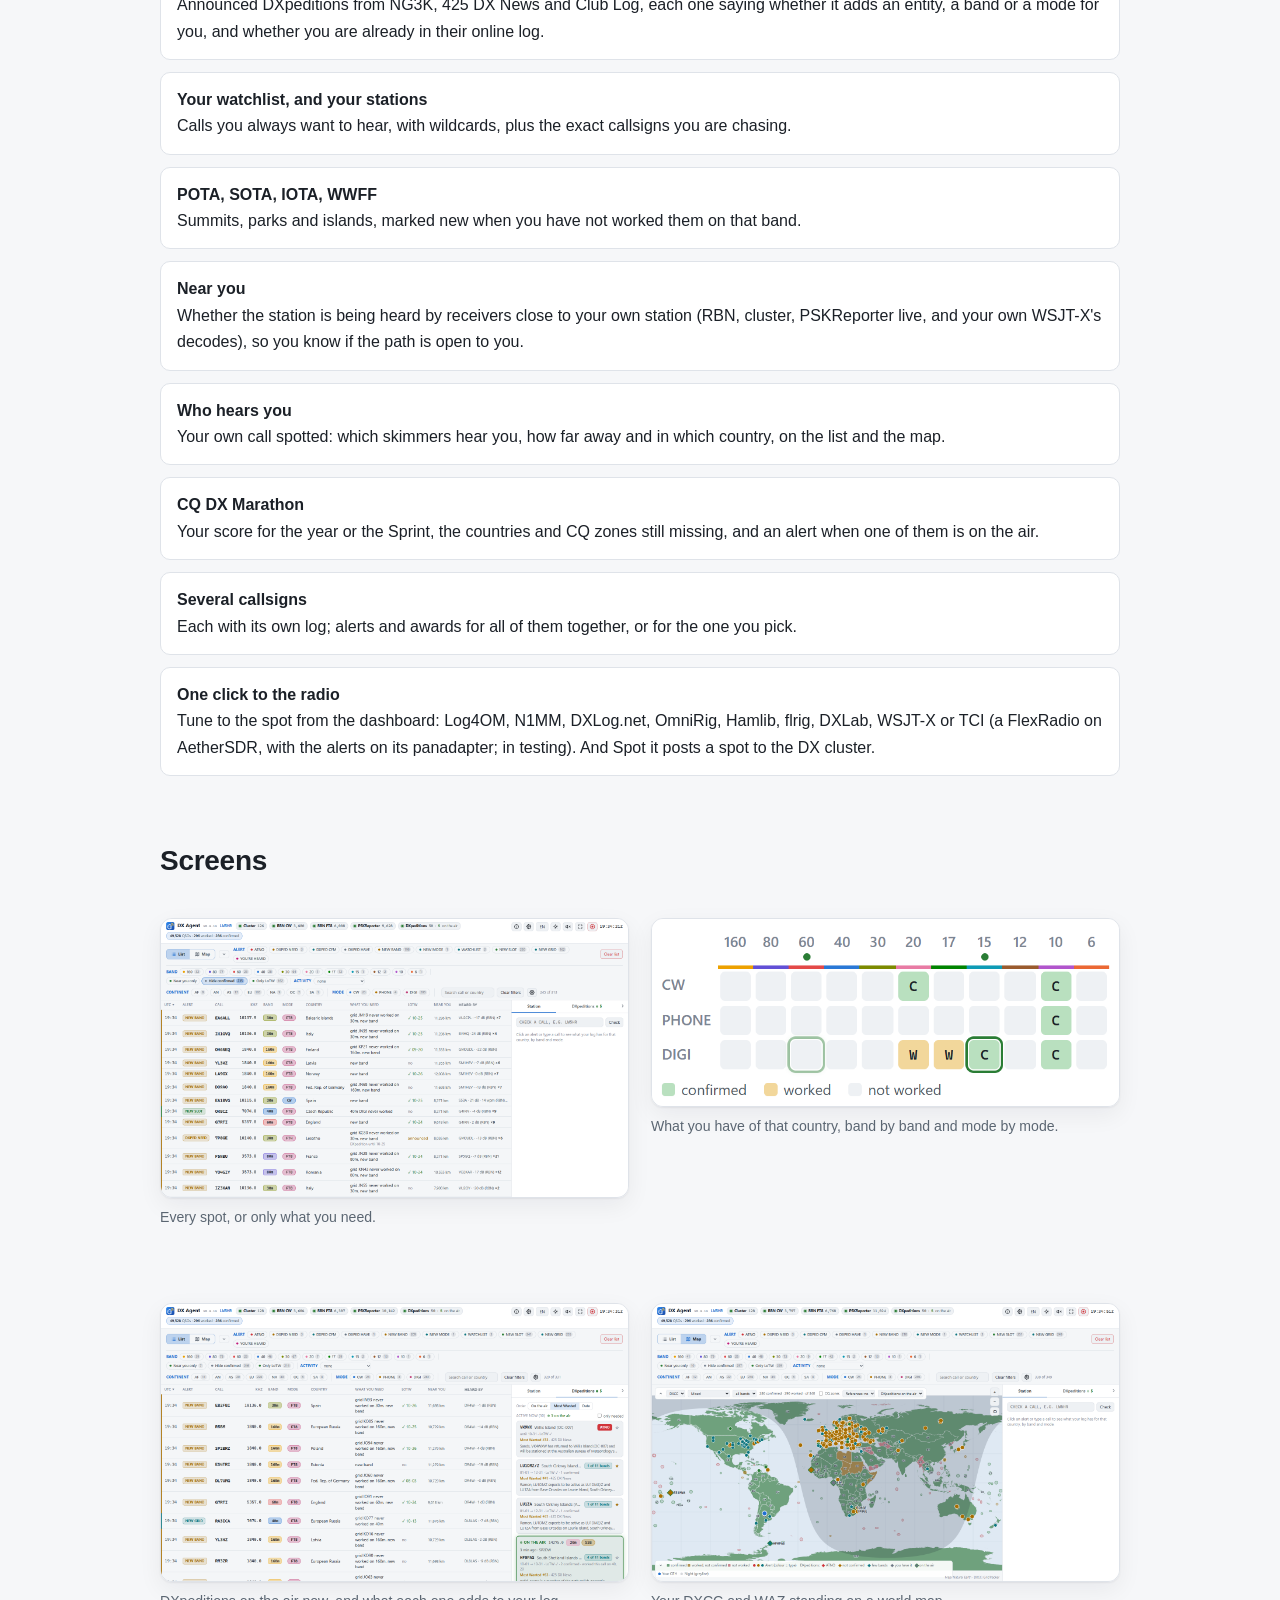
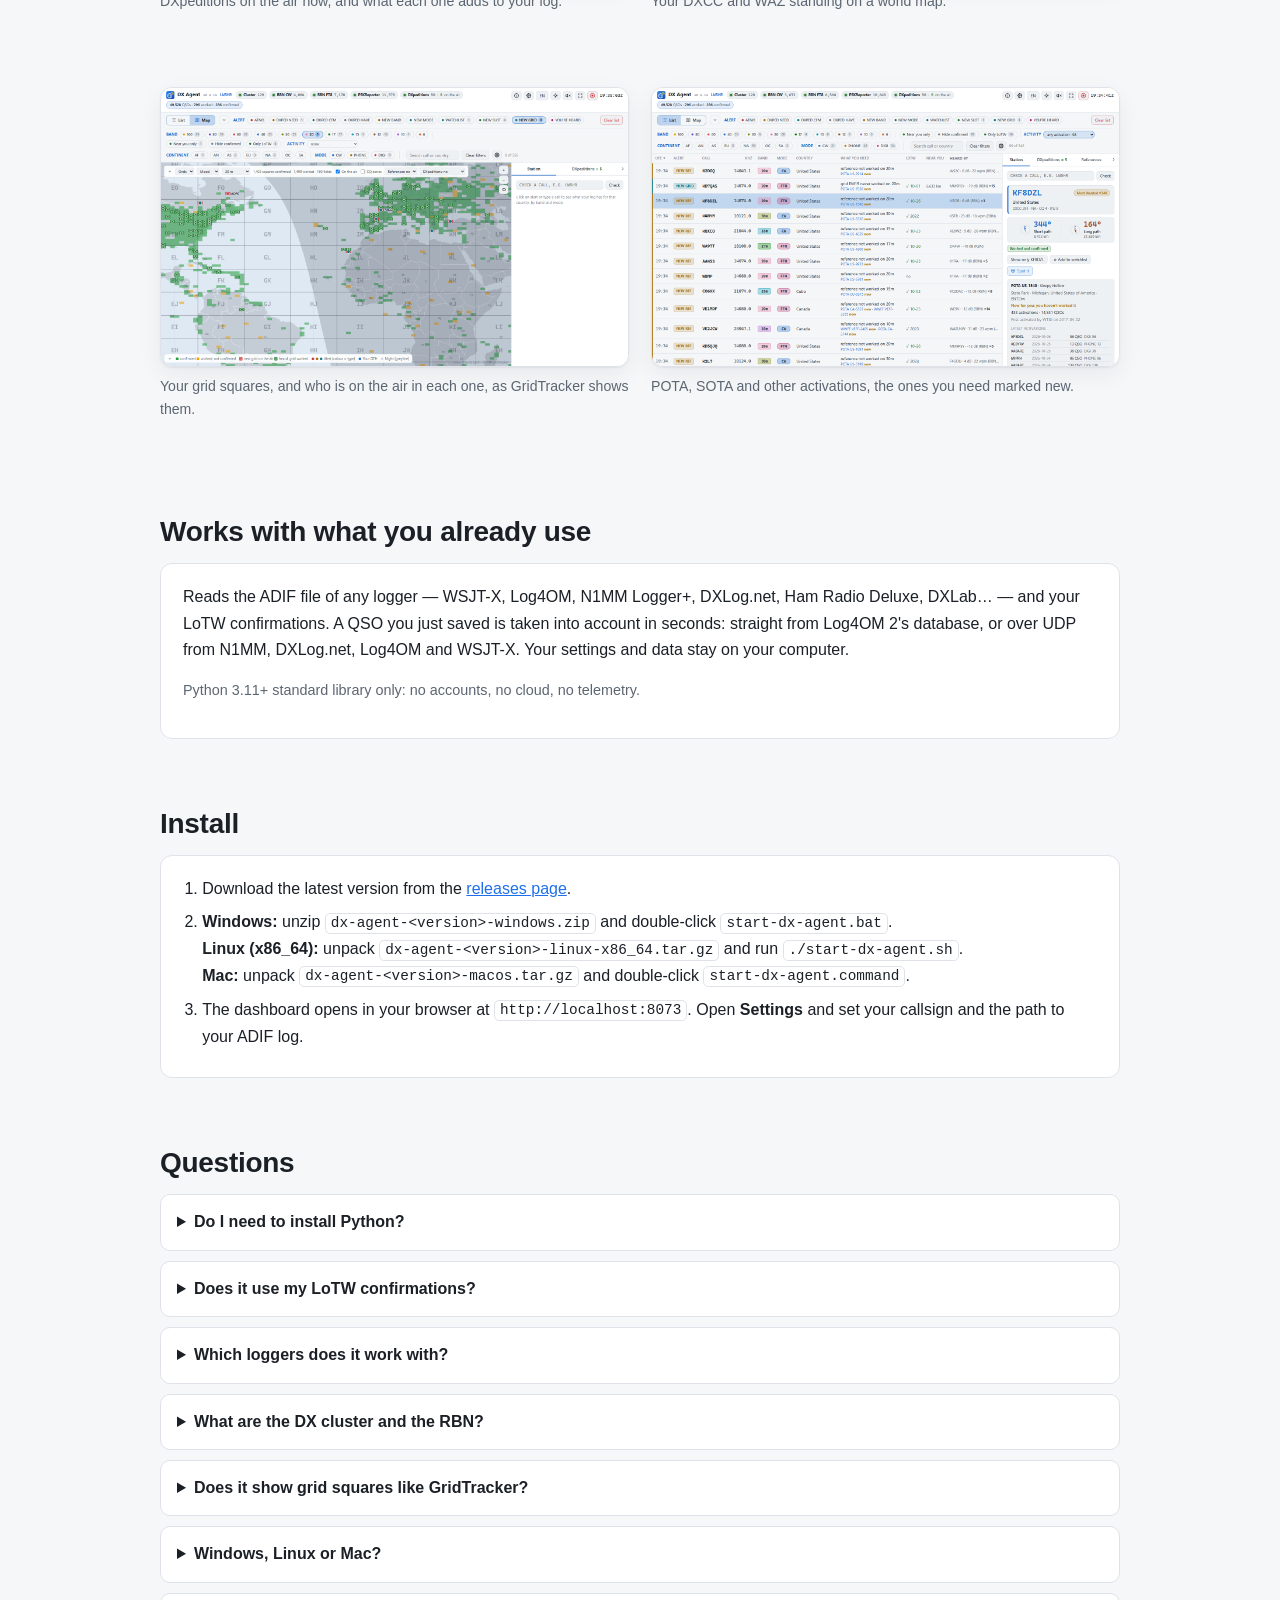
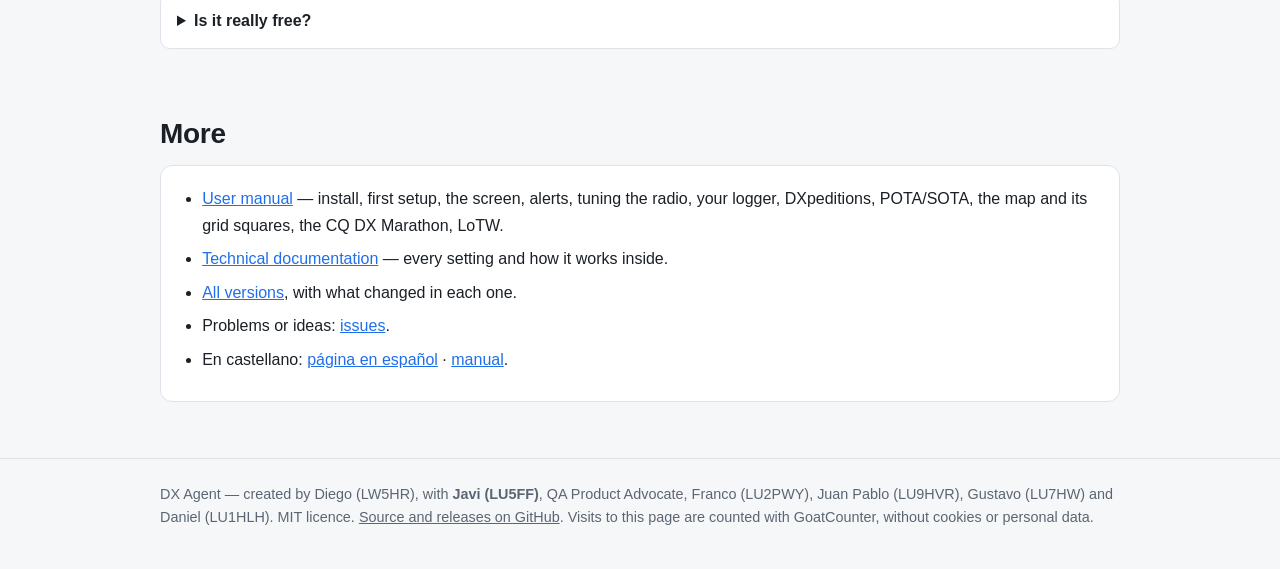
==== commit 61a2c3d0: "Page and manual: new screenshots of 0.4.14 in English and Spanish (they were 0.3.1's), and a new one" ====
--- a/index.html
+++ b/index.html
@@ -4,7 +4,7 @@
 <meta charset="utf-8">
 <meta name="viewport" content="width=device-width, initial-scale=1">
 <title>DX Agent — DX cluster and RBN alerts for what you still need</title>
-<meta name="description" content="Free, open-source DX cluster and RBN spot watcher for Windows, Linux and Mac. Alerts when a DXCC entity, band, mode or DXpedition you need is on the air.">
+<meta name="description" content="Free, open-source DX cluster and RBN spot watcher for Windows, Linux and Mac. Alerts when a DXCC entity, band, mode, grid square or DXpedition you need is on the air, with your DXCC, WAZ and grid squares on a map.">
 <link rel="canonical" href="https://ddimunzio.github.io/dx-agent-download/">
 <link rel="alternate" hreflang="en" href="https://ddimunzio.github.io/dx-agent-download/">
 <link rel="alternate" hreflang="es" href="https://ddimunzio.github.io/dx-agent-download/es/">
@@ -57,6 +57,8 @@
       "acceptedAnswer": { "@type": "Answer", "text": "The DX cluster is where radio amateurs announce the stations they hear; the Reverse Beacon Network is a worldwide set of automatic receivers (skimmers) that decode CW and digital modes and report every station they hear. DX Agent listens to both and keeps the spots that matter to your log." } },
     { "@type": "Question", "name": "Does it run on Linux and macOS?",
       "acceptedAnswer": { "@type": "Answer", "text": "Yes. Windows, Linux (x86_64) and macOS each have their own package with Python inside. The Windows-only parts are Log4OM's live log and the Log4OM, N1MM, OmniRig and DXLab tuning targets; Hamlib, flrig and TCI work everywhere." } },
+    { "@type": "Question", "name": "Does it show grid squares like GridTracker?",
+      "acceptedAnswer": { "@type": "Answer", "text": "Yes. The map's Grids view paints the Maidenhead squares you worked and confirmed (VUCC rules, one band for VUCC or 6 m for FFMA), puts the stations heard with a locator in their square, from your WSJT-X's decodes and the RBN's FT8/FT4 spots, and a NEW GRID alert tells you when a square you still need on that band is on the air." } },
     { "@type": "Question", "name": "Is it free?",
       "acceptedAnswer": { "@type": "Answer", "text": "Yes, it is free and open source under the MIT licence, with no account, no telemetry and no cloud service: it runs on your own computer." } }
   ]
@@ -85,8 +87,8 @@
     <h1>DX Agent</h1>
     <p class="lead">It watches the DX cluster and the Reverse Beacon Network, checks every spot
       against <strong>your</strong> log, and tells you the moment a station you still need is on the
-      air: a new country, a new band or mode, a DXpedition that adds something, a park or summit you
-      have not worked.</p>
+      air: a new country, a new band or mode, a grid square, a DXpedition that adds something, a park
+      or summit you have not worked.</p>
     <div class="cta">
       <a class="btn" href="https://github.com/ddimunzio/dx-agent-download/releases/latest" data-goatcounter-click="download">Download the latest version</a>
       <a class="btn secondary" href="https://github.com/ddimunzio/dx-agent-download/blob/main/MANUAL.en.md">Read the manual</a>
@@ -106,6 +108,12 @@
     <li><b>ATNO, new band, new mode</b> An alert only when working that station would actually add
       something: the country never worked, the band or the mode you are missing, or a combination
       you do not have.</li>
+    <li><b>Grid squares, as GridTracker</b> The squares you worked and confirmed on the map (VUCC,
+      FFMA), the stations heard with a locator in their square, and a NEW GRID alert when a square
+      you still need on that band is on the air.</li>
+    <li><b>Your awards on the map</b> DXCC (Mixed, by mode or band, Satellite, Challenge) and WAZ
+      (5BWAZ too), each country or zone painted confirmed, worked or missing; click a country to see
+      what you have of it.</li>
     <li><b>DXpeditions worth your time</b> Announced DXpeditions from NG3K, 425 DX News and Club Log,
       each one saying whether it adds an entity, a band or a mode for you, and whether you are
       already in their online log.</li>
@@ -113,11 +121,18 @@
       the exact callsigns you are chasing.</li>
     <li><b>POTA, SOTA, IOTA, WWFF</b> Summits, parks and islands, marked new when you have not worked
       them on that band.</li>
-    <li><b>Near you</b> Whether the station is being heard by receivers close to your own station,
-      so you know if the path is open to you.</li>
+    <li><b>Near you</b> Whether the station is being heard by receivers close to your own station
+      (RBN, cluster, PSKReporter live, and your own WSJT-X's decodes), so you know if the path is
+      open to you.</li>
+    <li><b>Who hears you</b> Your own call spotted: which skimmers hear you, how far away and in
+      which country, on the list and the map.</li>
+    <li><b>CQ DX Marathon</b> Your score for the year or the Sprint, the countries and CQ zones still
+      missing, and an alert when one of them is on the air.</li>
+    <li><b>Several callsigns</b> Each with its own log; alerts and awards for all of them together,
+      or for the one you pick.</li>
     <li><b>One click to the radio</b> Tune to the spot from the dashboard: Log4OM, N1MM, DXLog.net,
       OmniRig, Hamlib, flrig, DXLab, WSJT-X or TCI (a FlexRadio on AetherSDR, with the alerts on its
-      panadapter; in testing).</li>
+      panadapter; in testing). And Spot it posts a spot to the DX cluster.</li>
   </ul>
 
   <h2 id="screens">Screens</h2>
@@ -136,7 +151,15 @@
     </figure>
     <figure>
       <img src="images/map.en.png" alt="DX Agent: the world map with the countries worked and confirmed, and the station's position" loading="lazy">
-      <figcaption>Your DXCC, your WAZ and your grid squares on a world map.</figcaption>
+      <figcaption>Your DXCC and WAZ standing on a world map.</figcaption>
+    </figure>
+    <figure>
+      <img src="images/grids.en.png" alt="DX Agent: the map's Grids view, with the grid squares worked and confirmed and the stations on the air in their square" loading="lazy">
+      <figcaption>Your grid squares, and who is on the air in each one, as GridTracker shows them.</figcaption>
+    </figure>
+    <figure>
+      <img src="images/activity.en.png" alt="DX Agent: the alert list filtered to activations, with the parks and summits not worked marked new" loading="lazy">
+      <figcaption>POTA, SOTA and other activations, the ones you need marked new.</figcaption>
     </figure>
   </div>
 
@@ -189,6 +212,13 @@
       every station they hear. DX Agent listens to both and keeps what matters to your log.</p>
   </details>
   <details>
+    <summary>Does it show grid squares like GridTracker?</summary>
+    <p>Yes. The map's <b>Grids</b> view paints the Maidenhead squares you worked and confirmed (VUCC
+      rules: one band for VUCC, 6 m for FFMA) and puts the stations heard with a locator in their
+      square, from your WSJT-X's decodes and the RBN's FT8/FT4 spots. A <b>NEW GRID</b> alert tells
+      you when a square you still need on that band is on the air.</p>
+  </details>
+  <details>
     <summary>Windows, Linux or Mac?</summary>
     <p>All three, each with its own package. The Windows-only parts are Log4OM's live log and the
       Log4OM, N1MM, OmniRig and DXLab tuning targets; Hamlib, flrig and TCI work everywhere.</p>
@@ -203,7 +233,7 @@
     <ul>
       <li><a href="https://github.com/ddimunzio/dx-agent-download/blob/main/MANUAL.en.md">User manual</a>
         — install, first setup, the screen, alerts, tuning the radio, your logger, DXpeditions,
-        POTA/SOTA, the map, the CQ DX Marathon, LoTW.</li>
+        POTA/SOTA, the map and its grid squares, the CQ DX Marathon, LoTW.</li>
       <li><a href="https://github.com/ddimunzio/dx-agent-download/blob/main/docs/DOCUMENTATION.md">Technical documentation</a>
         — every setting and how it works inside.</li>
       <li><a href="https://github.com/ddimunzio/dx-agent-download/releases" data-goatcounter-click="all-versions">All versions</a>, with what
